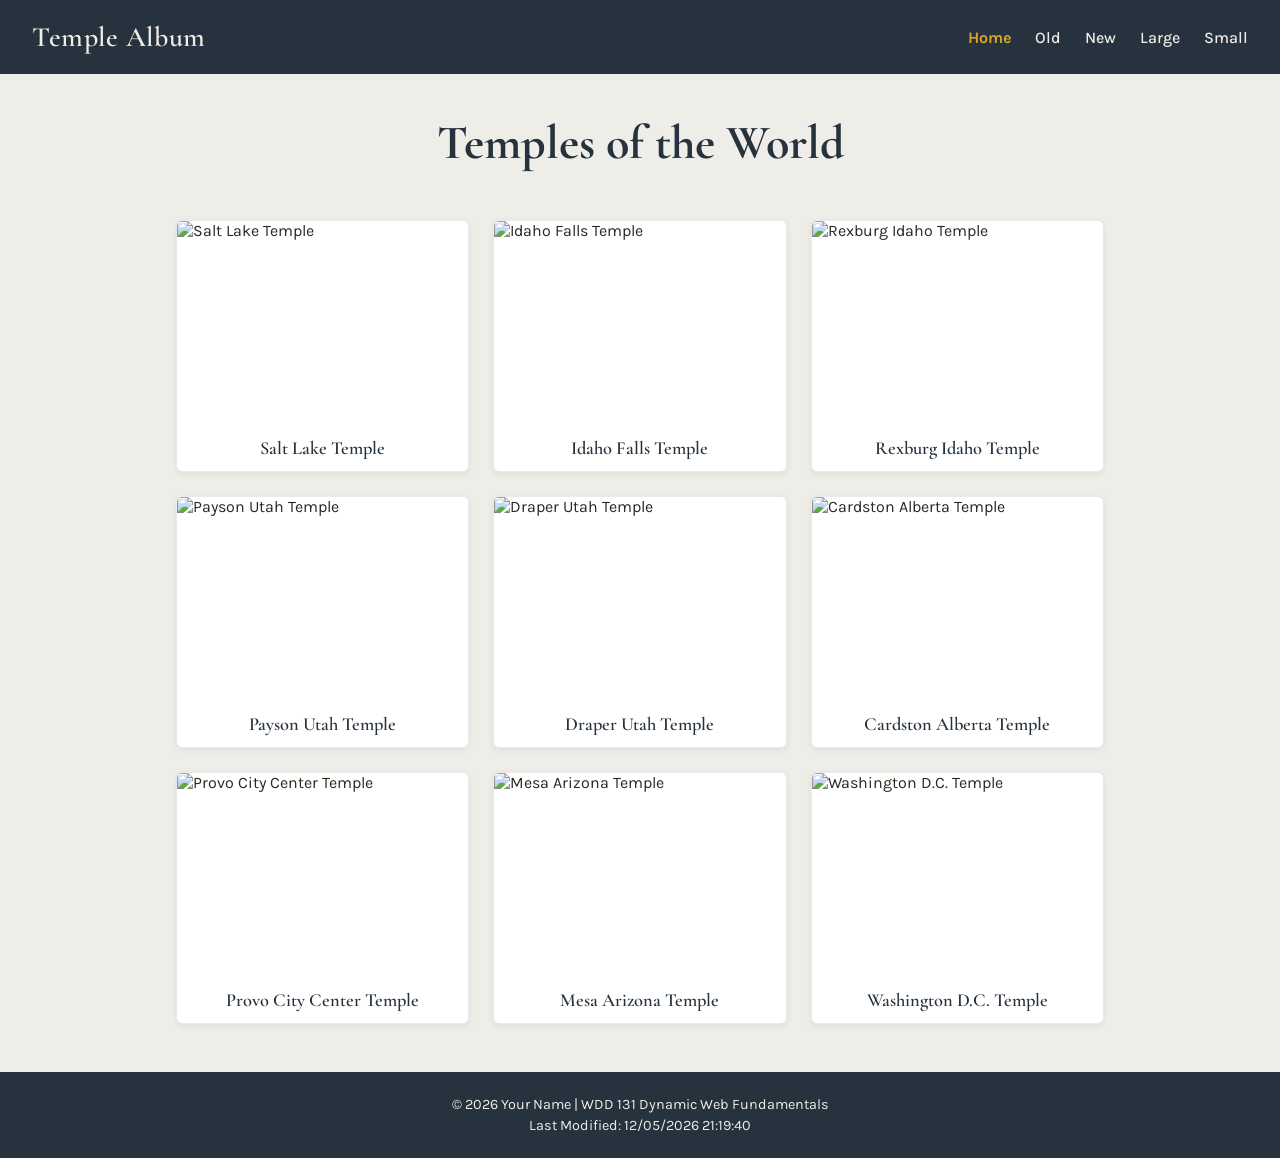
==== temples.html @ 189e863a "Complete W02 assignment: responsive picture album (temples.html)" ====
<!DOCTYPE html>
<html lang="en">
<head>
  <meta charset="UTF-8">
  <meta name="viewport" content="width=device-width, initial-scale=1.0">
  <title>Temple Album | WDD 131</title>
  <meta name="description" content="A responsive photo album showcasing temples, built for WDD 131 Week 02.">
  <meta name="author" content="Your Name">

  <!-- Google Fonts: Cormorant Garamond (display) + Karla (body) -->
  <link rel="preconnect" href="https://fonts.googleapis.com">
  <link rel="preconnect" href="https://fonts.gstatic.com" crossorigin>
  <link href="https://fonts.googleapis.com/css2?family=Cormorant+Garamond:wght@500;600;700&family=Karla:wght@400;500;700&display=swap" rel="stylesheet">

  <!-- Mobile-first CSS, then large-view overrides -->
  <link rel="stylesheet" href="styles/temples.css">
  <link rel="stylesheet" href="styles/temples-large.css">

  <script src="scripts/temples.js" defer></script>
</head>
<body>

  <header>
    <p class="site-name">Temple Album</p>
    <button id="menu-button" aria-label="Open menu" aria-expanded="false">&#9776;</button>
    <nav id="primary-nav">
      <a href="#" title="Home" class="active">Home</a>
      <a href="#" title="Old Temples">Old</a>
      <a href="#" title="New Temples">New</a>
      <a href="#" title="Large View">Large</a>
      <a href="#" title="Small View">Small</a>
    </nav>
  </header>

  <main>
    <h1>Temples of the World</h1>

    <figure>
      <img src="https://picsum.photos/seed/temple1/500/350" alt="Salt Lake Temple" loading="lazy" width="500" height="350">
      <figcaption>Salt Lake Temple</figcaption>
    </figure>

    <figure>
      <img src="https://picsum.photos/seed/temple2/500/350" alt="Idaho Falls Temple" loading="lazy" width="500" height="350">
      <figcaption>Idaho Falls Temple</figcaption>
    </figure>

    <figure>
      <img src="https://picsum.photos/seed/temple3/500/350" alt="Rexburg Idaho Temple" loading="lazy" width="500" height="350">
      <figcaption>Rexburg Idaho Temple</figcaption>
    </figure>

    <figure>
      <img src="https://picsum.photos/seed/temple4/500/350" alt="Payson Utah Temple" loading="lazy" width="500" height="350">
      <figcaption>Payson Utah Temple</figcaption>
    </figure>

    <figure>
      <img src="https://picsum.photos/seed/temple5/500/350" alt="Draper Utah Temple" loading="lazy" width="500" height="350">
      <figcaption>Draper Utah Temple</figcaption>
    </figure>

    <figure>
      <img src="https://picsum.photos/seed/temple6/500/350" alt="Cardston Alberta Temple" loading="lazy" width="500" height="350">
      <figcaption>Cardston Alberta Temple</figcaption>
    </figure>

    <figure>
      <img src="https://picsum.photos/seed/temple7/500/350" alt="Provo City Center Temple" loading="lazy" width="500" height="350">
      <figcaption>Provo City Center Temple</figcaption>
    </figure>

    <figure>
      <img src="https://picsum.photos/seed/temple8/500/350" alt="Mesa Arizona Temple" loading="lazy" width="500" height="350">
      <figcaption>Mesa Arizona Temple</figcaption>
    </figure>

    <figure>
      <img src="https://picsum.photos/seed/temple9/500/350" alt="Washington D.C. Temple" loading="lazy" width="500" height="350">
      <figcaption>Washington D.C. Temple</figcaption>
    </figure>
  </main>

  <footer>
    <p>&copy; <span id="year"></span> Your Name | WDD 131 Dynamic Web Fundamentals</p>
    <p>Last Modified: <span id="lastModified"></span></p>
  </footer>

</body>
</html>
---- styles/temples.css ----
/* ============================
   Design tokens
   ============================ */
:root {
  --color-bg: #EFEDE7;
  --color-surface: #FFFFFF;
  --color-dark: #26323D;
  --color-accent: #D9A62B;
  --color-text: #2B2620;
  --font-display: "Cormorant Garamond", serif;
  --font-body: "Karla", sans-serif;
}

/* ============================
   Reset & base
   ============================ */
* {
  box-sizing: border-box;
}

body {
  margin: 0;
  font-family: var(--font-body);
  color: var(--color-text);
  background-color: var(--color-bg);
}

img {
  max-width: 100%;
  display: block;
}

/* ============================
   Header & Navigation (mobile)
   ============================ */
header {
  background-color: var(--color-dark);
  color: var(--color-bg);
  display: flex;
  align-items: center;
  justify-content: space-between;
  padding: 1rem 1.25rem;
  position: relative;
}

.site-name {
  font-family: var(--font-display);
  font-size: 1.75rem;
  font-weight: 600;
  margin: 0;
  letter-spacing: 0.02em;
}

#menu-button {
  background: none;
  border: 2px solid var(--color-accent);
  color: var(--color-accent);
  font-size: 1.5rem;
  line-height: 1;
  padding: 0.35rem 0.6rem;
  border-radius: 4px;
  cursor: pointer;
}

#menu-button:focus-visible {
  outline: 3px solid var(--color-accent);
  outline-offset: 2px;
}

nav {
  display: none;
  flex-direction: column;
  position: absolute;
  top: 100%;
  left: 0;
  right: 0;
  background-color: var(--color-dark);
  padding: 0.5rem 0;
  z-index: 10;
}

nav.open {
  display: flex;
}

nav a {
  color: var(--color-bg);
  text-decoration: none;
  padding: 0.85rem 1.25rem;
  font-weight: 500;
  border-top: 1px solid rgba(255, 255, 255, 0.08);
  transition: background-color 0.2s ease, color 0.2s ease;
}

nav a:first-child {
  border-top: none;
}

nav a:hover,
nav a:focus-visible {
  background-color: rgba(168, 130, 60, 0.15);
  color: var(--color-accent);
}

nav a.active {
  color: var(--color-accent);
  font-weight: 700;
}

/* ============================
   Main content
   ============================ */
main {
  max-width: 640px;
  margin: 1rem auto;
  padding: 0 1rem 2rem;
  display: grid;
  grid-template-columns: 1fr;
  gap: 1.5rem;
}

main h1 {
  grid-column: 1 / -1;
  font-family: var(--font-display);
  font-size: 2.25rem;
  text-align: center;
  color: var(--color-dark);
  margin: 1.5rem 0;
}

figure {
  margin: 0;
  background-color: var(--color-surface);
  border: 1px solid rgba(38, 50, 61, 0.1);
  border-radius: 6px;
  overflow: hidden;
  box-shadow: 0 2px 6px rgba(38, 50, 61, 0.08);
}

figure img {
  width: 100%;
  height: auto;
}

figcaption {
  font-family: var(--font-display);
  font-size: 1.15rem;
  font-weight: 600;
  text-align: center;
  padding: 0.75rem;
  color: var(--color-dark);
}

/* ============================
   Footer
   ============================ */
footer {
  background-color: var(--color-dark);
  color: var(--color-bg);
  text-align: center;
  padding: 1.25rem 1rem;
  font-size: 0.9rem;
}

footer p {
  margin: 0.25rem 0;
}
---- styles/temples-large.css ----
@media screen and (min-width: 640px) {

  header {
    padding: 1.25rem 2rem;
  }

  #menu-button {
    display: none;
  }

  nav {
    display: flex;
    flex-direction: row;
    position: static;
    background-color: transparent;
    padding: 0;
    gap: 1.5rem;
  }

  nav a {
    border-top: none;
    padding: 0.35rem 0;
  }

  nav a:hover,
  nav a:focus-visible {
    background-color: transparent;
    color: var(--color-accent);
  }

  main {
    max-width: 960px;
    grid-template-columns: repeat(auto-fit, minmax(260px, 1fr));
  }

  main h1 {
    font-size: 3rem;
  }

}
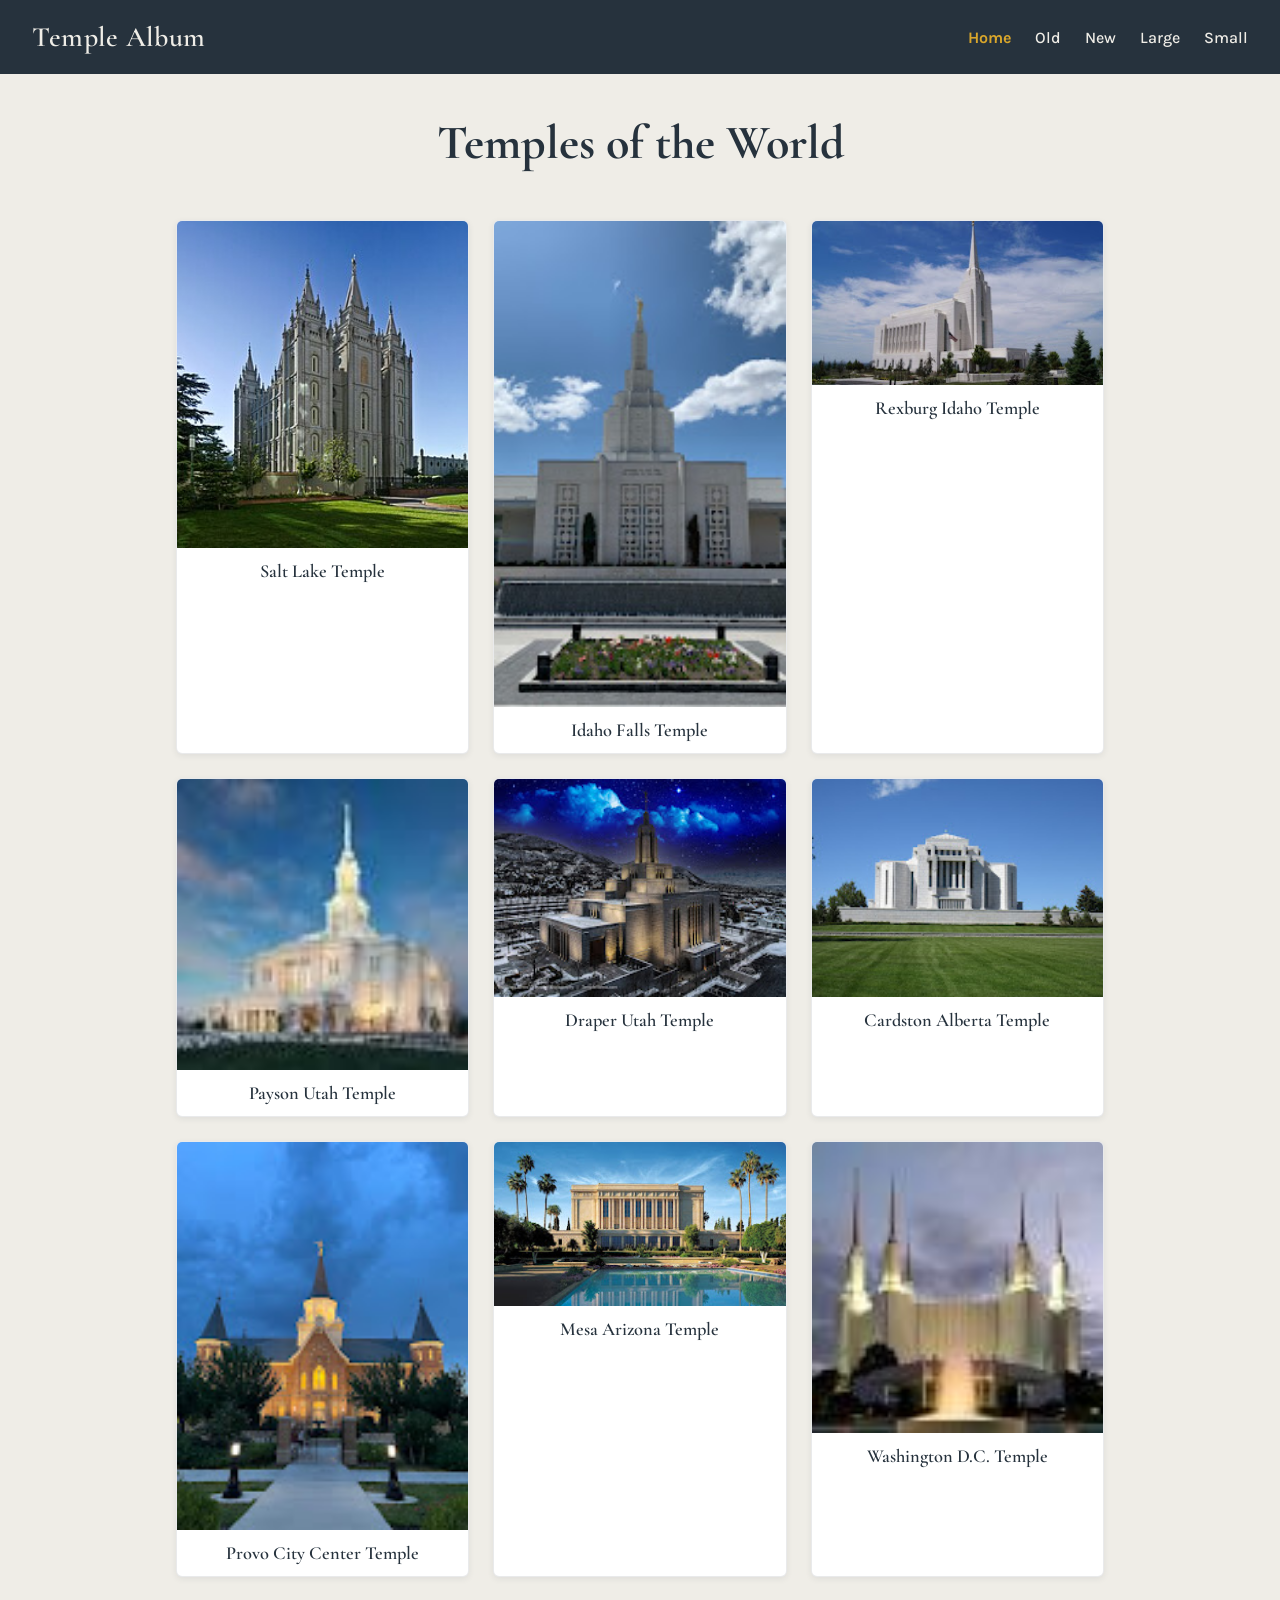
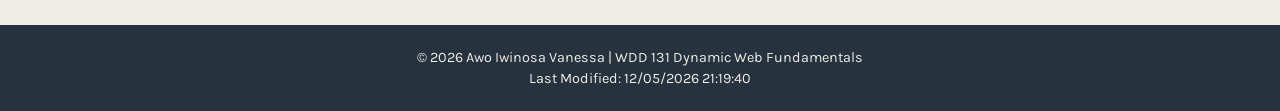
==== commit 86bfff31: "replace placeholder images with optimized local temple photos" ====
--- a/temples.html
+++ b/temples.html
@@ -5,7 +5,7 @@
   <meta name="viewport" content="width=device-width, initial-scale=1.0">
   <title>Temple Album | WDD 131</title>
   <meta name="description" content="A responsive photo album showcasing temples, built for WDD 131 Week 02.">
-  <meta name="author" content="Your Name">
+  <meta name="author" content="Awo Iwinosa Vanessa">
 
   <!-- Google Fonts: Cormorant Garamond (display) + Karla (body) -->
   <link rel="preconnect" href="https://fonts.googleapis.com">
@@ -36,53 +36,53 @@
     <h1>Temples of the World</h1>
 
     <figure>
-      <img src="https://picsum.photos/seed/temple1/500/350" alt="Salt Lake Temple" loading="lazy" width="500" height="350">
+      <img src="images/salt-lake-temple.jpg" alt="Salt Lake Temple" loading="lazy" width="500" height="350">
       <figcaption>Salt Lake Temple</figcaption>
     </figure>
 
     <figure>
-      <img src="https://picsum.photos/seed/temple2/500/350" alt="Idaho Falls Temple" loading="lazy" width="500" height="350">
+      <img src="images/idaho-falls-temple.jpg" alt="Idaho Falls Temple" loading="lazy" width="500" height="350">
       <figcaption>Idaho Falls Temple</figcaption>
     </figure>
 
     <figure>
-      <img src="https://picsum.photos/seed/temple3/500/350" alt="Rexburg Idaho Temple" loading="lazy" width="500" height="350">
+      <img src="images/rexburg-idaho-temple.jpg" alt="Rexburg Idaho Temple" loading="lazy" width="500" height="350">
       <figcaption>Rexburg Idaho Temple</figcaption>
     </figure>
 
     <figure>
-      <img src="https://picsum.photos/seed/temple4/500/350" alt="Payson Utah Temple" loading="lazy" width="500" height="350">
+      <img src="images/payson-utah-temple.jpg" alt="Payson Utah Temple" loading="lazy" width="500" height="350">
       <figcaption>Payson Utah Temple</figcaption>
     </figure>
 
     <figure>
-      <img src="https://picsum.photos/seed/temple5/500/350" alt="Draper Utah Temple" loading="lazy" width="500" height="350">
+      <img src="images/draper-utah-temple.jpg" alt="Draper Utah Temple" loading="lazy" width="500" height="350">
       <figcaption>Draper Utah Temple</figcaption>
     </figure>
 
     <figure>
-      <img src="https://picsum.photos/seed/temple6/500/350" alt="Cardston Alberta Temple" loading="lazy" width="500" height="350">
+      <img src="images/cardston-alberta-temple.jpg" alt="Cardston Alberta Temple" loading="lazy" width="500" height="350">
       <figcaption>Cardston Alberta Temple</figcaption>
     </figure>
 
     <figure>
-      <img src="https://picsum.photos/seed/temple7/500/350" alt="Provo City Center Temple" loading="lazy" width="500" height="350">
+      <img src="images/provo-city-center-temple.jpg" alt="Provo City Center Temple" loading="lazy" width="500" height="350">
       <figcaption>Provo City Center Temple</figcaption>
     </figure>
 
     <figure>
-      <img src="https://picsum.photos/seed/temple8/500/350" alt="Mesa Arizona Temple" loading="lazy" width="500" height="350">
+      <img src="images/mesa-arizona-temple.jpg" alt="Mesa Arizona Temple" loading="lazy" width="500" height="350">
       <figcaption>Mesa Arizona Temple</figcaption>
     </figure>
 
     <figure>
-      <img src="https://picsum.photos/seed/temple9/500/350" alt="Washington D.C. Temple" loading="lazy" width="500" height="350">
+      <img src="images/washington-dc-temple.jpg" alt="Washington D.C. Temple" loading="lazy" width="500" height="350">
       <figcaption>Washington D.C. Temple</figcaption>
     </figure>
   </main>
 
   <footer>
-    <p>&copy; <span id="year"></span> Your Name | WDD 131 Dynamic Web Fundamentals</p>
+    <p>&copy; <span id="year"></span> Awo Iwinosa Vanessa | WDD 131 Dynamic Web Fundamentals</p>
     <p>Last Modified: <span id="lastModified"></span></p>
   </footer>
 
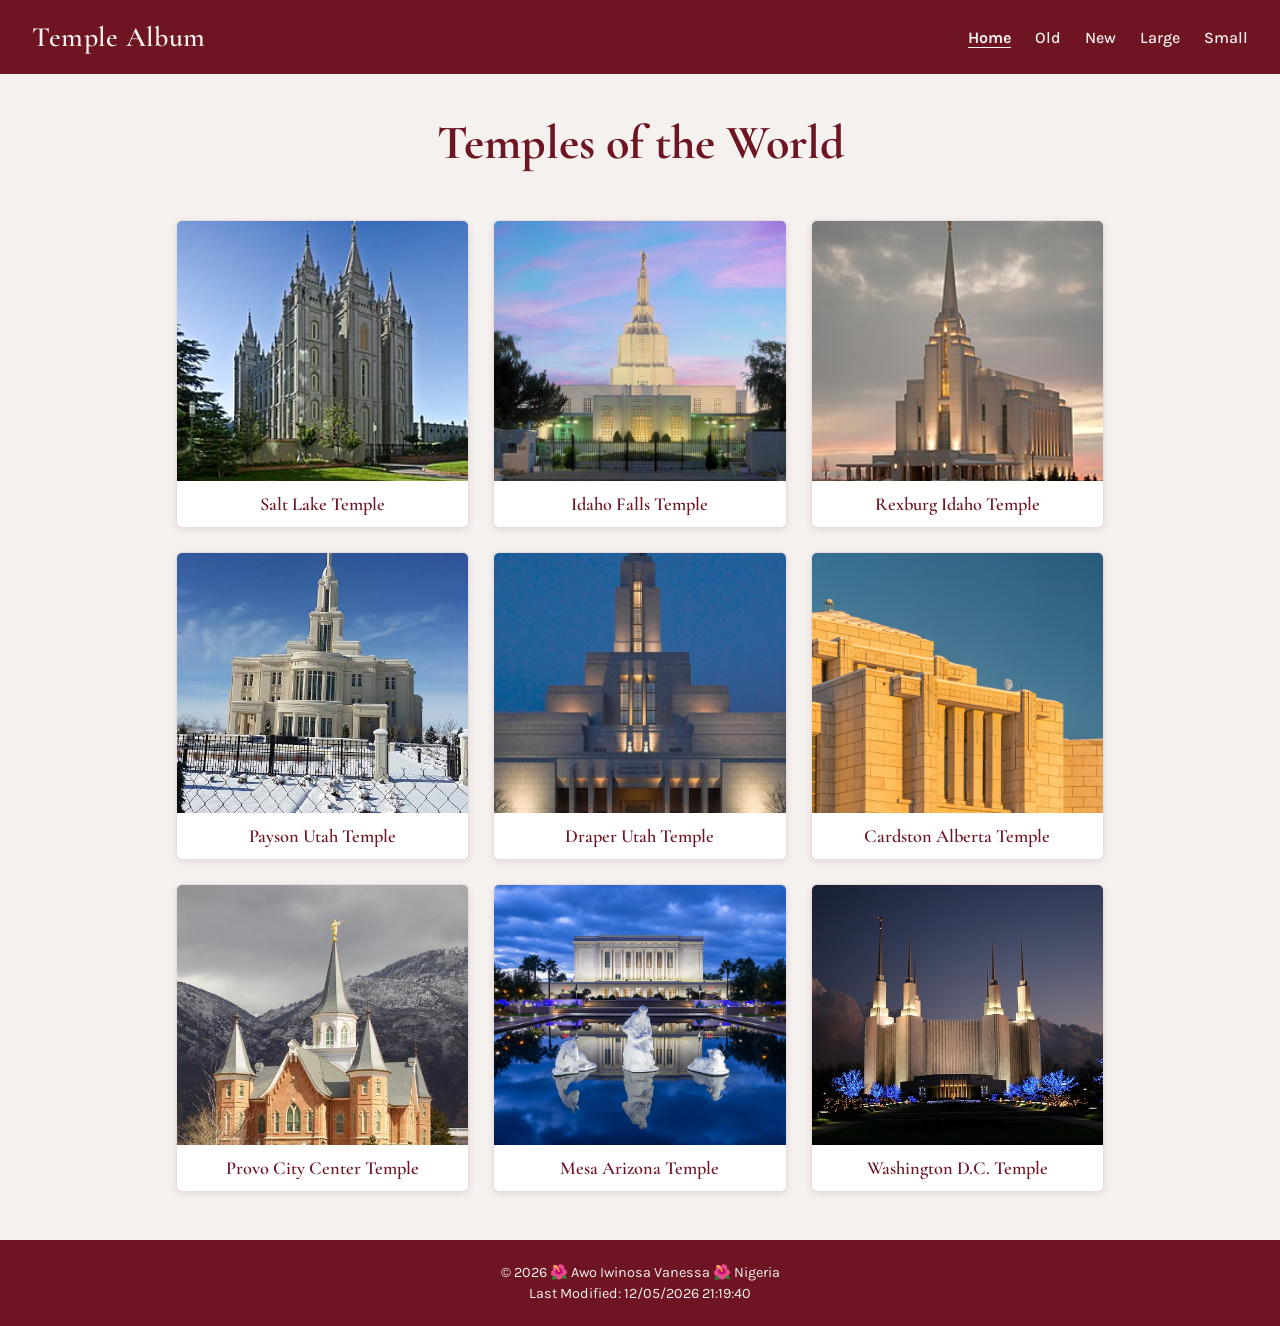
==== commit c1596eba: "Fix inconsistent image sizing with object-fit and colors" ====
--- a/temples.html
+++ b/temples.html
@@ -82,7 +82,7 @@
   </main>
 
   <footer>
-    <p>&copy; <span id="year"></span> Awo Iwinosa Vanessa | WDD 131 Dynamic Web Fundamentals</p>
+    <p>&copy; <span id="year"></span> 🌺 Awo Iwinosa Vanessa 🌺 Nigeria</p>
     <p>Last Modified: <span id="lastModified"></span></p>
   </footer>
 
--- a/styles/temples.css
+++ b/styles/temples.css
@@ -1,12 +1,12 @@
 /* ============================
-   Design tokens
+   Design tokens — burgundy monochrome
    ============================ */
 :root {
-  --color-bg: #EFEDE7;
+  --color-primary: #6E1423;
+  --color-bg: #F5F1EE;
   --color-surface: #FFFFFF;
-  --color-dark: #26323D;
-  --color-accent: #D9A62B;
   --color-text: #2B2620;
+  --color-on-primary: #F5F1EE;
   --font-display: "Cormorant Garamond", serif;
   --font-body: "Karla", sans-serif;
 }
@@ -34,8 +34,8 @@
    Header & Navigation (mobile)
    ============================ */
 header {
-  background-color: var(--color-dark);
-  color: var(--color-bg);
+  background-color: var(--color-primary);
+  color: var(--color-on-primary);
   display: flex;
   align-items: center;
   justify-content: space-between;
@@ -53,8 +53,8 @@
 
 #menu-button {
   background: none;
-  border: 2px solid var(--color-accent);
-  color: var(--color-accent);
+  border: 2px solid var(--color-on-primary);
+  color: var(--color-on-primary);
   font-size: 1.5rem;
   line-height: 1;
   padding: 0.35rem 0.6rem;
@@ -63,7 +63,7 @@
 }
 
 #menu-button:focus-visible {
-  outline: 3px solid var(--color-accent);
+  outline: 3px solid var(--color-on-primary);
   outline-offset: 2px;
 }
 
@@ -74,7 +74,7 @@
   top: 100%;
   left: 0;
   right: 0;
-  background-color: var(--color-dark);
+  background-color: var(--color-primary);
   padding: 0.5rem 0;
   z-index: 10;
 }
@@ -84,12 +84,12 @@
 }
 
 nav a {
-  color: var(--color-bg);
+  color: var(--color-on-primary);
   text-decoration: none;
   padding: 0.85rem 1.25rem;
   font-weight: 500;
-  border-top: 1px solid rgba(255, 255, 255, 0.08);
-  transition: background-color 0.2s ease, color 0.2s ease;
+  border-top: 1px solid rgba(255, 255, 255, 0.15);
+  transition: background-color 0.2s ease;
 }
 
 nav a:first-child {
@@ -98,13 +98,13 @@
 
 nav a:hover,
 nav a:focus-visible {
-  background-color: rgba(168, 130, 60, 0.15);
-  color: var(--color-accent);
+  background-color: rgba(255, 255, 255, 0.15);
 }
 
 nav a.active {
-  color: var(--color-accent);
   font-weight: 700;
+  text-decoration: underline;
+  text-underline-offset: 4px;
 }
 
 /* ============================
@@ -124,22 +124,23 @@
   font-family: var(--font-display);
   font-size: 2.25rem;
   text-align: center;
-  color: var(--color-dark);
+  color: var(--color-primary);
   margin: 1.5rem 0;
 }
 
 figure {
   margin: 0;
   background-color: var(--color-surface);
-  border: 1px solid rgba(38, 50, 61, 0.1);
+  border: 1px solid rgba(110, 20, 35, 0.15);
   border-radius: 6px;
   overflow: hidden;
-  box-shadow: 0 2px 6px rgba(38, 50, 61, 0.08);
+  box-shadow: 0 2px 6px rgba(110, 20, 35, 0.1);
 }
 
 figure img {
   width: 100%;
-  height: auto;
+  height: 220px;
+  object-fit: cover;
 }
 
 figcaption {
@@ -148,15 +149,15 @@
   font-weight: 600;
   text-align: center;
   padding: 0.75rem;
-  color: var(--color-dark);
+  color: var(--color-primary);
 }
 
 /* ============================
    Footer
    ============================ */
 footer {
-  background-color: var(--color-dark);
-  color: var(--color-bg);
+  background-color: var(--color-primary);
+  color: var(--color-on-primary);
   text-align: center;
   padding: 1.25rem 1rem;
   font-size: 0.9rem;
--- a/styles/temples-large.css
+++ b/styles/temples-large.css
@@ -25,7 +25,8 @@
   nav a:hover,
   nav a:focus-visible {
     background-color: transparent;
-    color: var(--color-accent);
+    text-decoration: underline;
+    text-underline-offset: 4px;
   }
 
   main {
@@ -37,4 +38,8 @@
     font-size: 3rem;
   }
 
+  figure img {
+    height: 260px;
+  }
+
 }
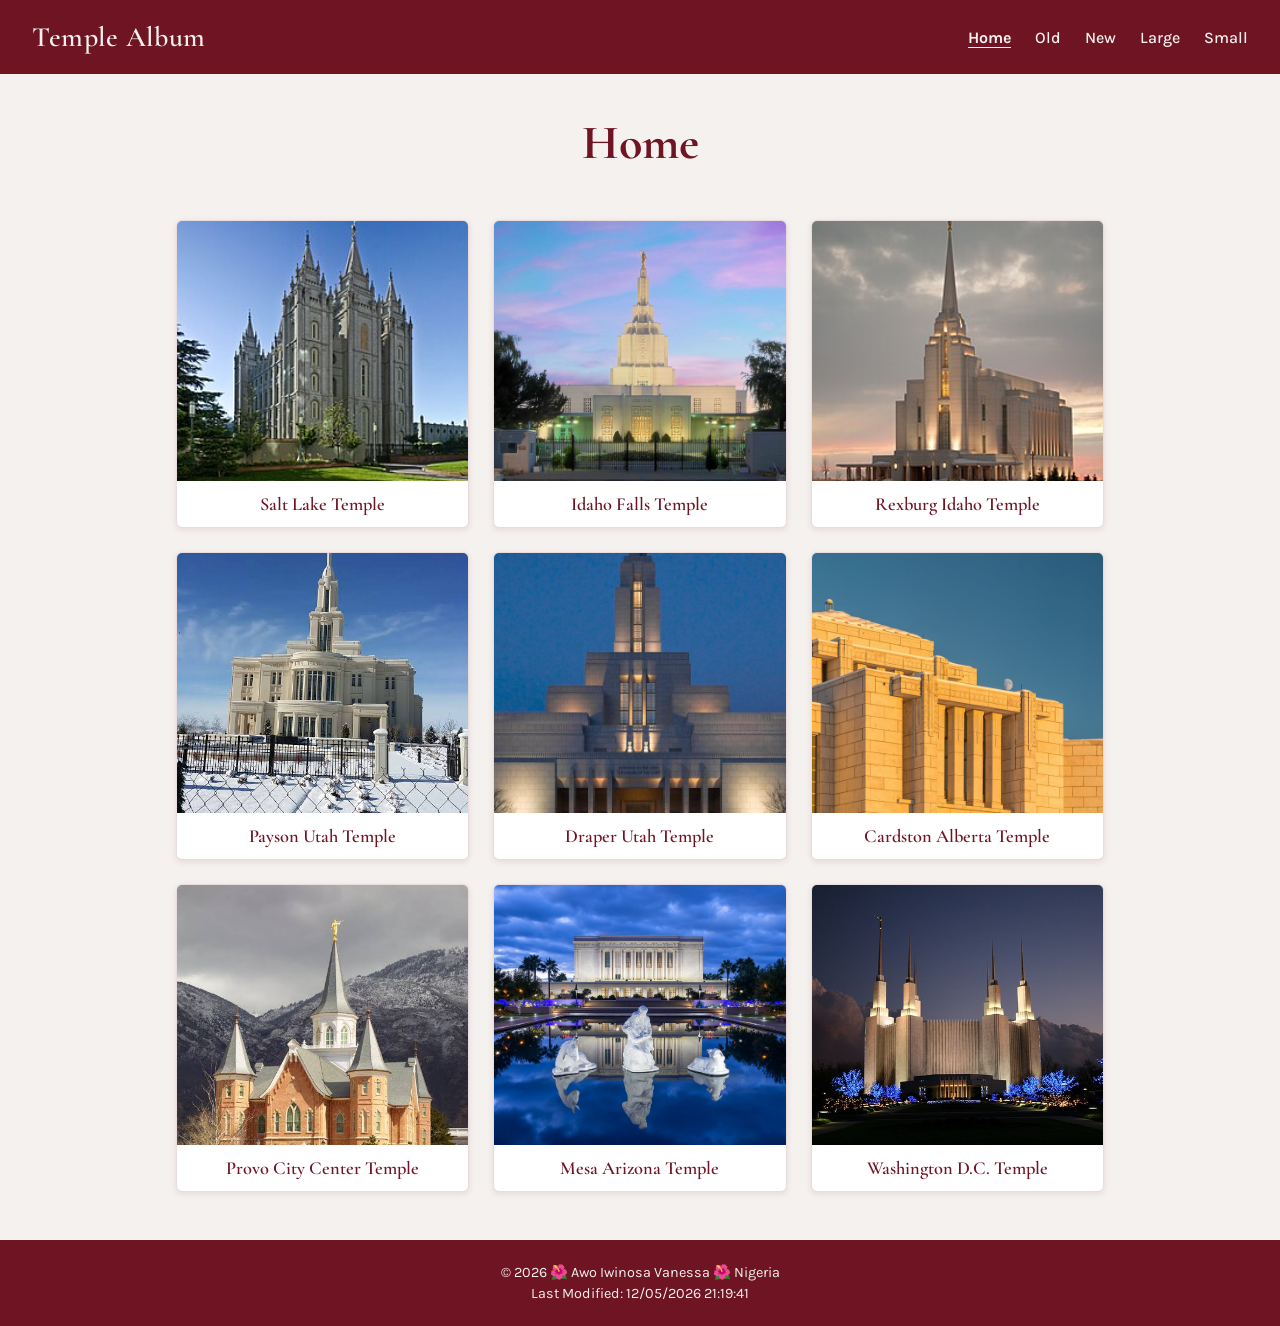
==== commit 172339df: "done" ====
--- a/temples.html
+++ b/temples.html
@@ -33,7 +33,7 @@
   </header>
 
   <main>
-    <h1>Temples of the World</h1>
+    <h1>Home</h1>
 
     <figure>
       <img src="images/salt-lake-temple.jpg" alt="Salt Lake Temple" loading="lazy" width="500" height="350">
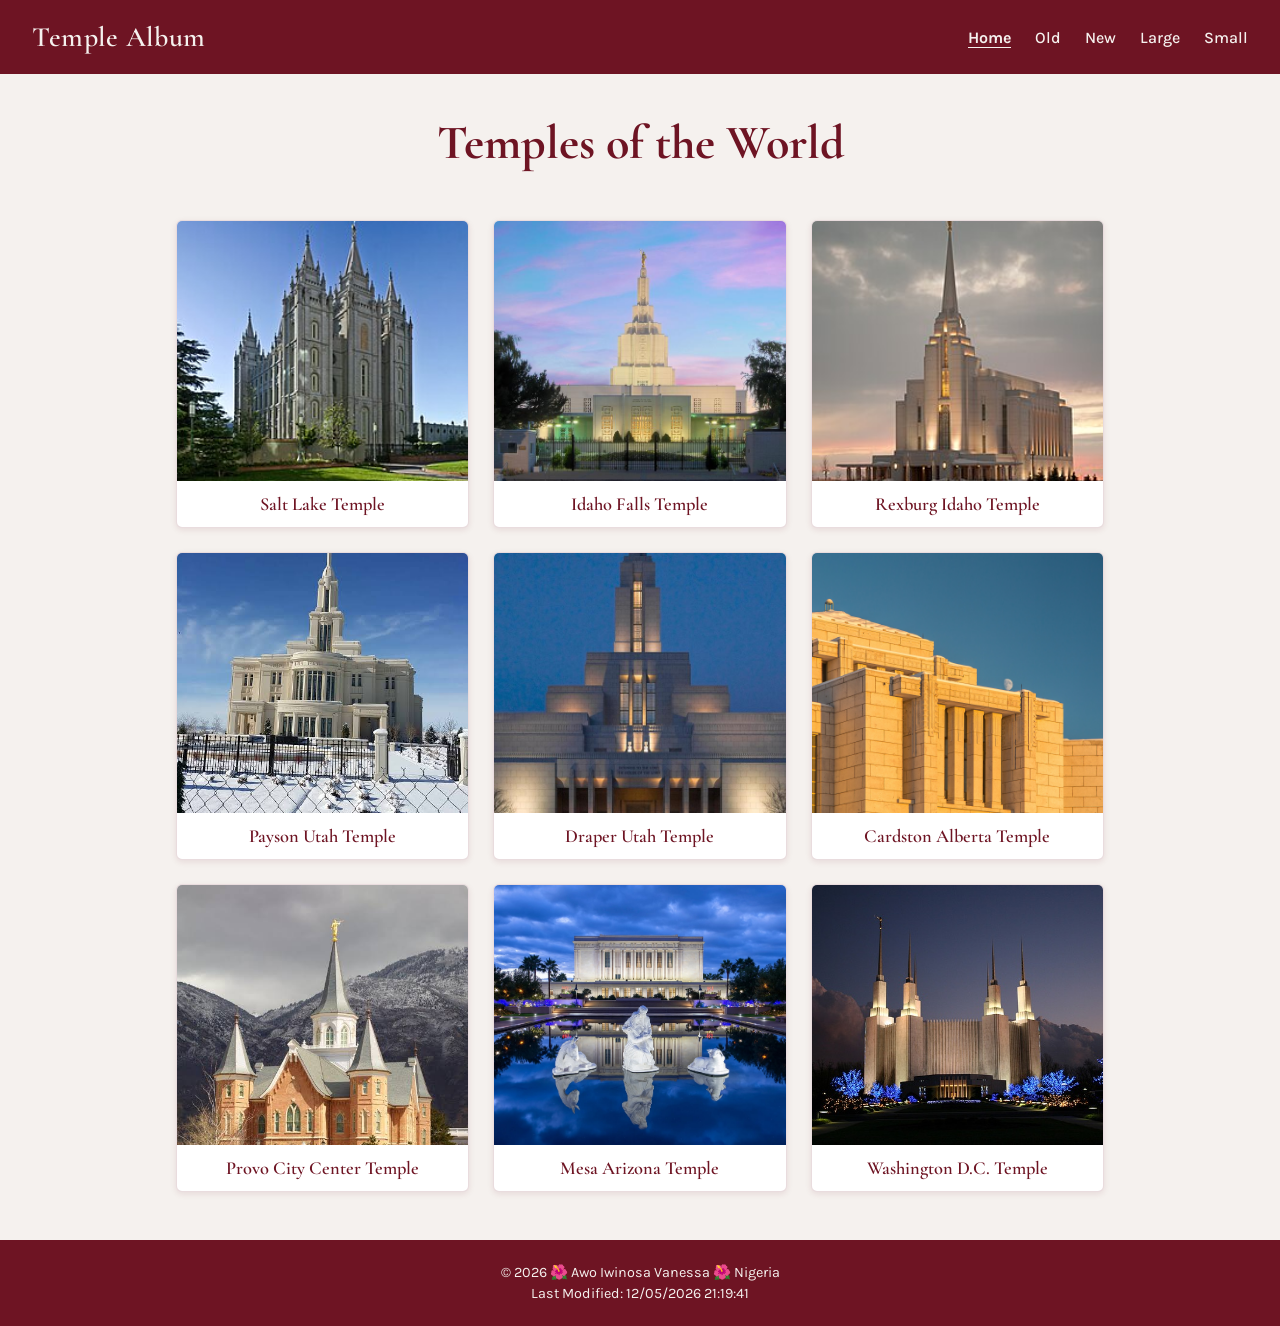
==== commit 1eb05458: "Finalize footer and confirm local image paths" ====
--- a/temples.html
+++ b/temples.html
@@ -33,7 +33,7 @@
   </header>
 
   <main>
-    <h1>Home</h1>
+    <h1>Temples of the World</h1>
 
     <figure>
       <img src="images/salt-lake-temple.jpg" alt="Salt Lake Temple" loading="lazy" width="500" height="350">
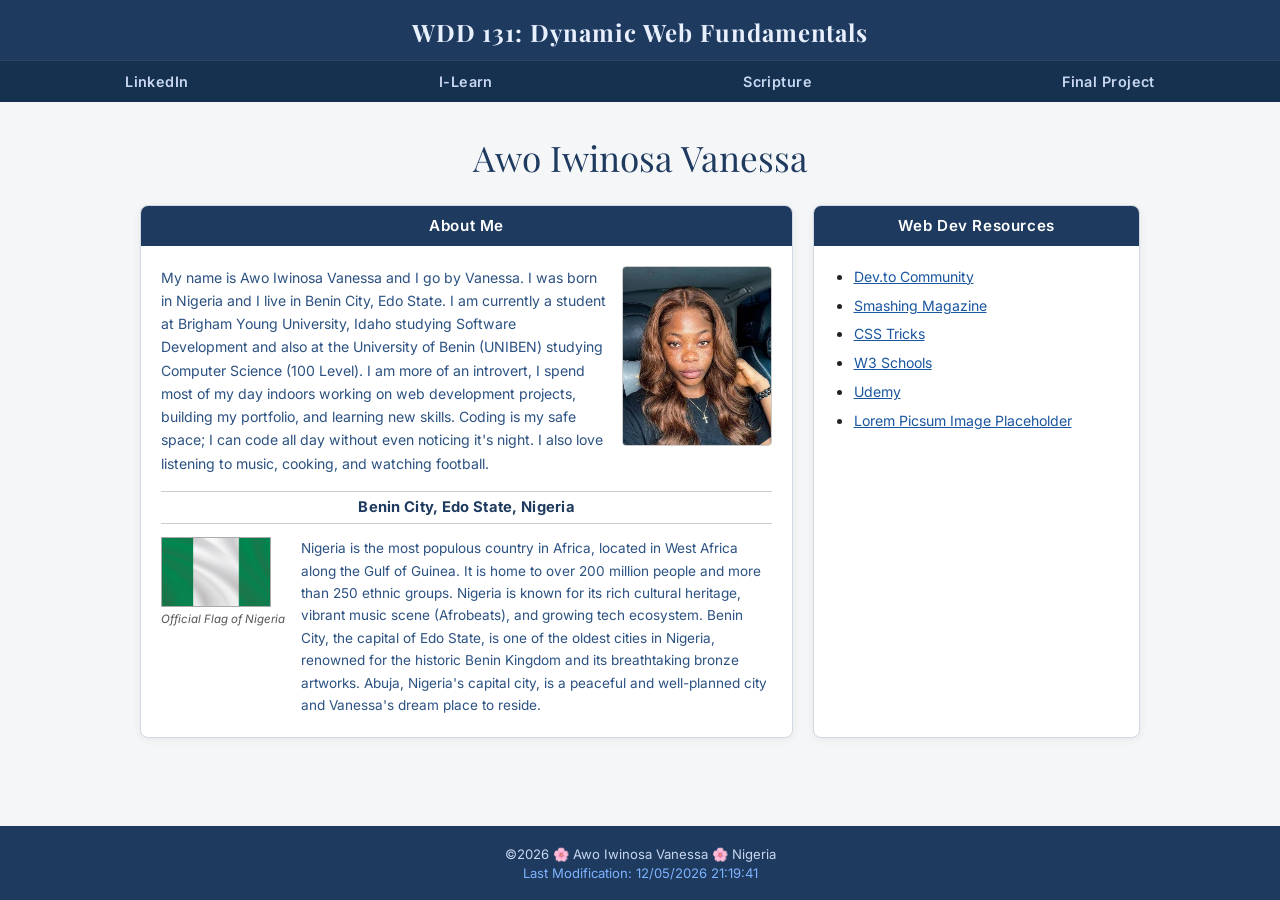
==== commit f39be497: "Finalize footer and confirm local image paths" ====
--- a/temples.html
+++ b/temples.html
@@ -1,90 +1,96 @@
+
 <!DOCTYPE html>
 <html lang="en">
+
 <head>
   <meta charset="UTF-8">
   <meta name="viewport" content="width=device-width, initial-scale=1.0">
-  <title>Temple Album | WDD 131</title>
-  <meta name="description" content="A responsive photo album showcasing temples, built for WDD 131 Week 02.">
+  <title>WDD 131 | Dynamic Web Fundamentals | Awo Iwinosa Vanessa</title>
+  <meta name="description" content="WDD 131 | Dynamic Web Fundamentals | Awo Iwinosa Vanessa | Web dev, software engineering, computer science.">
   <meta name="author" content="Awo Iwinosa Vanessa">
-
-  <!-- Google Fonts: Cormorant Garamond (display) + Karla (body) -->
   <link rel="preconnect" href="https://fonts.googleapis.com">
   <link rel="preconnect" href="https://fonts.gstatic.com" crossorigin>
-  <link href="https://fonts.googleapis.com/css2?family=Cormorant+Garamond:wght@500;600;700&family=Karla:wght@400;500;700&display=swap" rel="stylesheet">
-
-  <!-- Mobile-first CSS, then large-view overrides -->
-  <link rel="stylesheet" href="styles/temples.css">
-  <link rel="stylesheet" href="styles/temples-large.css">
-
-  <script src="scripts/temples.js" defer></script>
+  <link href="https://fonts.googleapis.com/css2?family=Playfair+Display:wght@400;700&family=Inter:wght@300;400;600&display=swap" rel="stylesheet">
+  <link rel="stylesheet" href="styles/base.css">
+  <script src="scripts/getdates.js" defer></script>
 </head>
 <body>
 
+  <!-- Header -->
   <header>
-    <p class="site-name">Temple Album</p>
-    <button id="menu-button" aria-label="Open menu" aria-expanded="false">&#9776;</button>
-    <nav id="primary-nav">
-      <a href="#" title="Home" class="active">Home</a>
-      <a href="#" title="Old Temples">Old</a>
-      <a href="#" title="New Temples">New</a>
-      <a href="#" title="Large View">Large</a>
-      <a href="#" title="Small View">Small</a>
+    <span id="course-title">WDD 131: Dynamic Web Fundamentals</span>
+    <nav>
+      <a href="https://www.linkedin.com/in/vanessa-awo" target="_blank">LinkedIn</a>
+      <a href="https://byupw.instructure.com/" target="_blank">I-Learn</a>
+      <a href="https://www.churchofjesuschrist.org/study/scriptures/ot/ps/46?lang=eng&id=p5#p5" target="_blank">Scripture</a>
+      <a href="finalproject/index.html">Final Project</a>
     </nav>
   </header>
 
+  <!-- Main -->
   <main>
-    <h1>Temples of the World</h1>
+    <h1>Awo Iwinosa Vanessa</h1>
 
-    <figure>
-      <img src="images/salt-lake-temple.jpg" alt="Salt Lake Temple" loading="lazy" width="500" height="350">
-      <figcaption>Salt Lake Temple</figcaption>
-    </figure>
+    <div class="cards-grid">
 
-    <figure>
-      <img src="images/idaho-falls-temple.jpg" alt="Idaho Falls Temple" loading="lazy" width="500" height="350">
-      <figcaption>Idaho Falls Temple</figcaption>
-    </figure>
+      <section class="card">
+        <div class="card-header">About Me</div>
+        <div class="card-body">
 
-    <figure>
-      <img src="images/rexburg-idaho-temple.jpg" alt="Rexburg Idaho Temple" loading="lazy" width="500" height="350">
-      <figcaption>Rexburg Idaho Temple</figcaption>
-    </figure>
+          <div class="about-top">
+            <p>
+              My name is Awo Iwinosa Vanessa and I go by Vanessa. I was born in Nigeria and I live in Benin City, Edo State. I am currently a student at Brigham Young University, Idaho studying Software Development and also at the University of Benin (UNIBEN) studying Computer Science (100 Level). I am more of an introvert, I spend most of my day indoors working on web development projects, building my portfolio, and learning new skills. Coding is my safe space; I can code all day without even noticing it's night. I also love listening to music, cooking, and watching football.
+            </p>
+            <img
+              src="images/myprofilepic.jpg"
+              alt="Portrait of Awo Iwinosa Vanessa"
+              class="profile-pic"
+            >
+          </div>
 
-    <figure>
-      <img src="images/payson-utah-temple.jpg" alt="Payson Utah Temple" loading="lazy" width="500" height="350">
-      <figcaption>Payson Utah Temple</figcaption>
-    </figure>
+          <p class="location-title">Benin City, Edo State, Nigeria</p>
 
-    <figure>
-      <img src="images/draper-utah-temple.jpg" alt="Draper Utah Temple" loading="lazy" width="500" height="350">
-      <figcaption>Draper Utah Temple</figcaption>
-    </figure>
+          <div class="location-content">
+            <figure class="flag-figure">
+              <img
+                src="images/nigeriaflag.jpg"
+                alt="Official Flag of Nigeria"
+                class="flag-img"
+              >
+              <figcaption>Official Flag of Nigeria</figcaption>
+            </figure>
+            <p class="location-text">
+              Nigeria is the most populous country in Africa, located in West Africa along the Gulf of Guinea. It is home to over 200 million people and more than 250 ethnic groups. Nigeria is known for its rich cultural heritage, vibrant music scene (Afrobeats), and growing tech ecosystem. Benin City, the capital of Edo State, is one of the oldest cities in Nigeria, renowned for the historic Benin Kingdom and its breathtaking bronze artworks. Abuja, Nigeria's capital city, is a peaceful and well-planned city and Vanessa's dream place to reside.
+            </p>
+          </div>
 
-    <figure>
-      <img src="images/cardston-alberta-temple.jpg" alt="Cardston Alberta Temple" loading="lazy" width="500" height="350">
-      <figcaption>Cardston Alberta Temple</figcaption>
-    </figure>
+        </div>
+      </section>
 
-    <figure>
-      <img src="images/provo-city-center-temple.jpg" alt="Provo City Center Temple" loading="lazy" width="500" height="350">
-      <figcaption>Provo City Center Temple</figcaption>
-    </figure>
+      <section class="card">
+        <div class="card-header">Web Dev Resources</div>
+        <div class="card-body">
+          <ul class="resources-list">
+            <li><a href="https://dev.to" target="_blank">Dev.to Community</a></li>
+            <li><a href="https://www.smashingmagazine.com" target="_blank">Smashing Magazine</a></li>
+            <li><a href="https://css-tricks.com" target="_blank">CSS Tricks</a></li>
+            <li><a href="https://www.w3schools.com" target="_blank">W3 Schools</a></li>
+            <li><a href="https://www.udemy.com" target="_blank">Udemy</a></li>
+            <li><a href="https://picsum.photos" target="_blank">Lorem Picsum Image Placeholder</a></li>
+          </ul>
+        </div>
+      </section>
 
-    <figure>
-      <img src="images/mesa-arizona-temple.jpg" alt="Mesa Arizona Temple" loading="lazy" width="500" height="350">
-      <figcaption>Mesa Arizona Temple</figcaption>
-    </figure>
-
-    <figure>
-      <img src="images/washington-dc-temple.jpg" alt="Washington D.C. Temple" loading="lazy" width="500" height="350">
-      <figcaption>Washington D.C. Temple</figcaption>
-    </figure>
+    </div>
   </main>
 
+  <!-- Footer -->
   <footer>
-    <p>&copy; <span id="year"></span> 🌺 Awo Iwinosa Vanessa 🌺 Nigeria</p>
-    <p>Last Modified: <span id="lastModified"></span></p>
+    <p>
+      &copy;<span id="currentyear"></span> 🌸 Awo Iwinosa Vanessa 🌸 Nigeria
+    </p>
+    <p id="lastModified"></p>
   </footer>
 
 </body>
-</html>+</html>
--- a/styles/base.css
+++ b/styles/base.css
@@ -0,0 +1,211 @@
+/* ── Reset & Base ── */
+*, *::before, *::after {
+  box-sizing: border-box;
+  margin: 0;
+  padding: 0;
+}
+
+body {
+  font-family: 'Inter', sans-serif;
+  font-size: 16px;
+  color: #222;
+  background-color: #f4f6f8;
+  min-height: 100vh;
+  display: flex;
+  flex-direction: column;
+}
+
+/* ── Header ── */
+header {
+  background-color: #1e3a5f;
+  color: #fff;
+  padding: 0;
+}
+
+#course-title {
+  display: block;
+  text-align: center;
+  font-family: 'Playfair Display', serif;
+  font-size: 1.5rem;
+  font-weight: 700;
+  letter-spacing: 0.04em;
+  padding: 1rem 1.5rem 0.75rem;
+  color: #e8f0fe;
+}
+
+/* ── Navigation ── */
+nav {
+  display: flex;
+  justify-content: space-around;
+  background-color: #16304f;
+  border-top: 1px solid rgba(255,255,255,0.1);
+}
+
+nav a {
+  color: #c8d8f0;
+  text-decoration: none;
+  font-size: 0.9rem;
+  font-weight: 600;
+  letter-spacing: 0.03em;
+  padding: 0.75rem 1.5rem;
+  transition: background-color 0.2s ease, color 0.2s ease;
+}
+
+nav a:hover {
+  background-color: #0f2440;
+  color: #ffffff;
+}
+
+/* ── Main ── */
+main {
+  max-width: 1000px;
+  width: 90%;
+  margin: 2rem auto;
+  flex: 1;
+}
+
+main h1 {
+  font-family: 'Playfair Display', serif;
+  font-size: 2.2rem;
+  font-weight: 400;
+  text-align: center;
+  color: #1e3a5f;
+  margin-bottom: 1.5rem;
+}
+
+/* ── Cards Grid ── */
+.cards-grid {
+  display: grid;
+  grid-template-columns: 2fr 1fr;
+  gap: 1.25rem;
+}
+
+.card {
+  background: #fff;
+  border: 1px solid #d0d8e4;
+  border-radius: 8px;
+  overflow: hidden;
+  box-shadow: 0 2px 8px rgba(0,0,0,0.06);
+}
+
+.card-header {
+  background-color: #1e3a5f;
+  color: #fff;
+  text-align: center;
+  font-family: 'Inter', sans-serif;
+  font-weight: 600;
+  font-size: 0.95rem;
+  letter-spacing: 0.04em;
+  padding: 0.65rem 1rem;
+}
+
+.card-body {
+  padding: 1.25rem;
+}
+
+/* ── About Me Card ── */
+.about-top {
+  display: flex;
+  gap: 1rem;
+  align-items: flex-start;
+  margin-bottom: 1rem;
+}
+
+.about-top p {
+  font-size: 0.88rem;
+  line-height: 1.65;
+  color: #2c5282;
+}
+
+.profile-pic {
+  width: 150px;
+  height: 180px;
+  object-fit: cover;
+  object-position: top;
+  flex-shrink: 0;
+  border-radius: 4px;
+  border: 1px solid #ccc;
+}
+
+/* ── Location Section ── */
+.location-title {
+  text-align: center;
+  font-weight: 700;
+  font-size: 0.92rem;
+  color: #1e3a5f;
+  border-top: 1px solid #ccc;
+  border-bottom: 1px solid #ccc;
+  padding: 0.4rem 0;
+  margin: 0.5rem 0 0.85rem;
+  letter-spacing: 0.02em;
+}
+
+.location-content {
+  display: flex;
+  gap: 1rem;
+  align-items: flex-start;
+}
+
+.flag-figure {
+  flex-shrink: 0;
+  text-align: center;
+}
+
+.flag-img {
+  width: 110px;
+  height: 70px;
+  object-fit: cover;
+  border: 1px solid #aaa;
+  display: block;
+}
+
+.flag-figure figcaption {
+  font-size: 0.72rem;
+  font-style: italic;
+  color: #555;
+  margin-top: 0.3rem;
+  text-align: center;
+}
+
+.location-text {
+  font-size: 0.85rem;
+  line-height: 1.65;
+  color: #2c5282;
+}
+
+/* ── Resources Card ── */
+.resources-list {
+  list-style: disc;
+  padding-left: 1.2rem;
+}
+
+.resources-list li {
+  margin-bottom: 0.55rem;
+}
+
+.resources-list a {
+  color: #1a56a0;
+  text-decoration: underline;
+  font-size: 0.88rem;
+}
+
+.resources-list a:hover {
+  color: #0d3b78;
+}
+
+/* ── Footer ── */
+footer {
+  background-color: #1e3a5f;
+  color: #c8d8f0;
+  text-align: center;
+  padding: 1rem 1.5rem;
+  font-size: 0.82rem;
+}
+
+footer p {
+  margin: 0.2rem 0;
+}
+
+#lastModified {
+  color: #7eb3ff;
+}
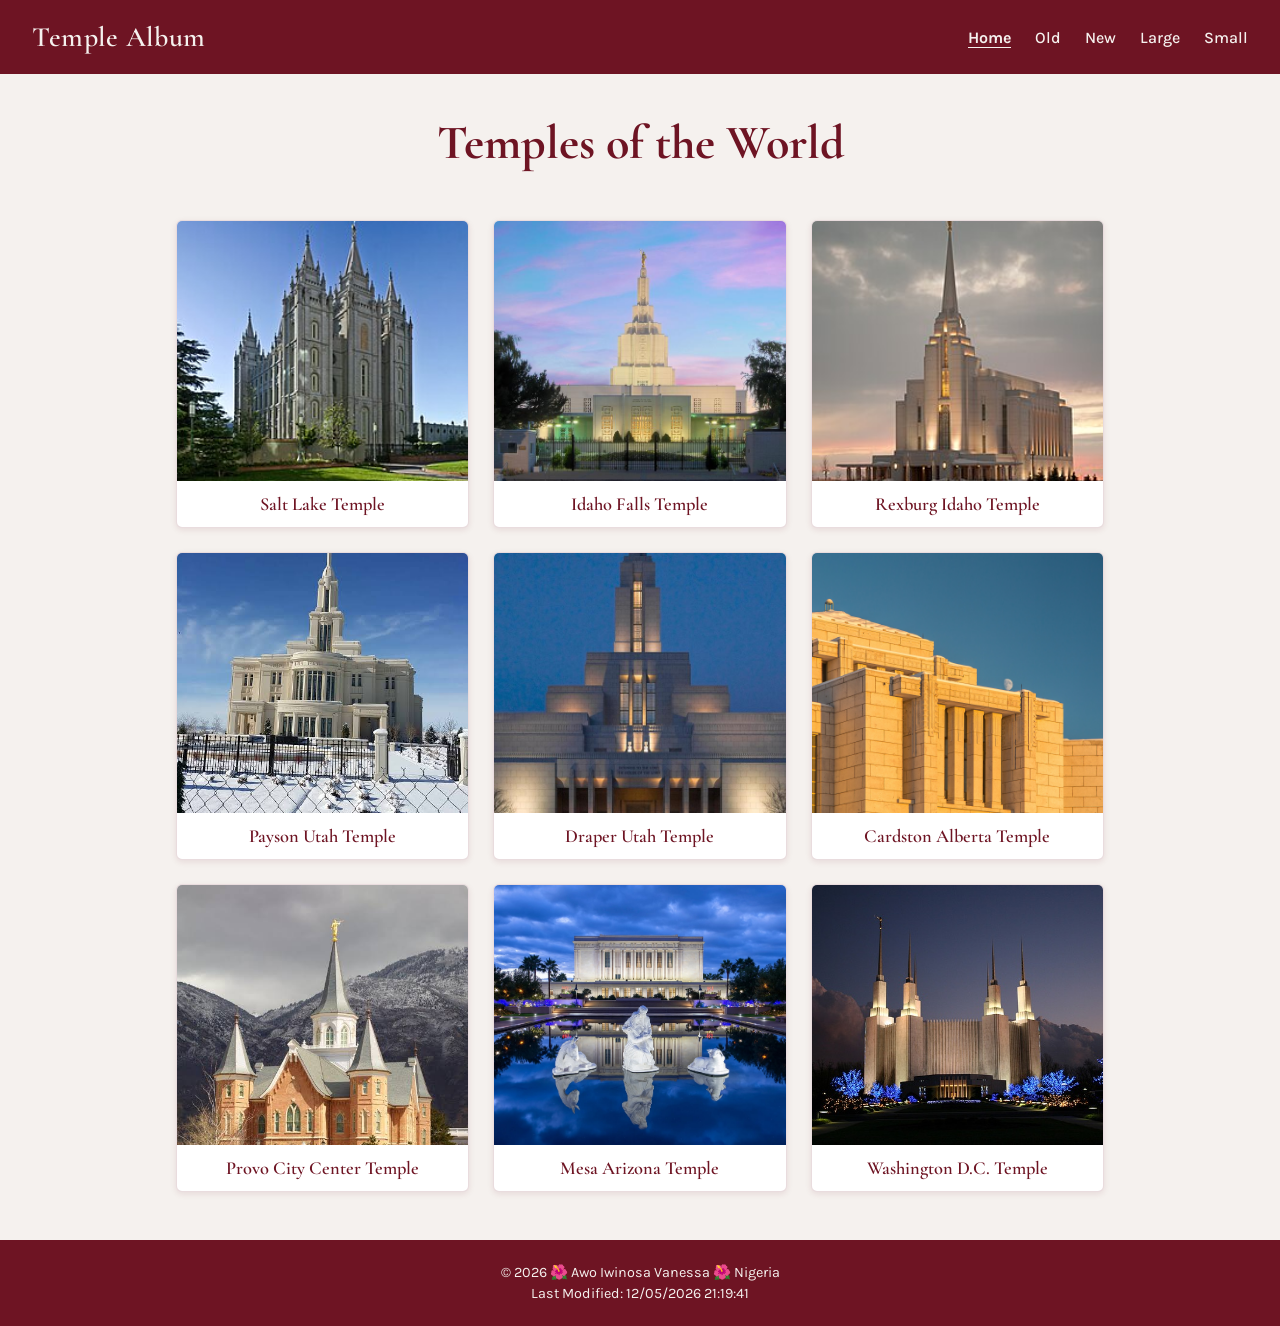
==== commit 6282ac4a: "Retry deployment after GitHub Pages service issue" ====
--- a/temples.html
+++ b/temples.html
@@ -1,96 +1,90 @@
-
 <!DOCTYPE html>
 <html lang="en">
-
 <head>
   <meta charset="UTF-8">
   <meta name="viewport" content="width=device-width, initial-scale=1.0">
-  <title>WDD 131 | Dynamic Web Fundamentals | Awo Iwinosa Vanessa</title>
-  <meta name="description" content="WDD 131 | Dynamic Web Fundamentals | Awo Iwinosa Vanessa | Web dev, software engineering, computer science.">
+  <title>Temple Album | WDD 131</title>
+  <meta name="description" content="A responsive photo album showcasing temples, built for WDD 131 Week 02.">
   <meta name="author" content="Awo Iwinosa Vanessa">
+
+  <!-- Google Fonts: Cormorant Garamond (display) + Karla (body) -->
   <link rel="preconnect" href="https://fonts.googleapis.com">
   <link rel="preconnect" href="https://fonts.gstatic.com" crossorigin>
-  <link href="https://fonts.googleapis.com/css2?family=Playfair+Display:wght@400;700&family=Inter:wght@300;400;600&display=swap" rel="stylesheet">
-  <link rel="stylesheet" href="styles/base.css">
-  <script src="scripts/getdates.js" defer></script>
+  <link href="https://fonts.googleapis.com/css2?family=Cormorant+Garamond:wght@500;600;700&family=Karla:wght@400;500;700&display=swap" rel="stylesheet">
+
+  <!-- Mobile-first CSS, then large-view overrides -->
+  <link rel="stylesheet" href="styles/temples.css">
+  <link rel="stylesheet" href="styles/temples-large.css">
+
+  <script src="scripts/temples.js" defer></script>
 </head>
 <body>
 
-  <!-- Header -->
   <header>
-    <span id="course-title">WDD 131: Dynamic Web Fundamentals</span>
-    <nav>
-      <a href="https://www.linkedin.com/in/vanessa-awo" target="_blank">LinkedIn</a>
-      <a href="https://byupw.instructure.com/" target="_blank">I-Learn</a>
-      <a href="https://www.churchofjesuschrist.org/study/scriptures/ot/ps/46?lang=eng&id=p5#p5" target="_blank">Scripture</a>
-      <a href="finalproject/index.html">Final Project</a>
+    <p class="site-name">Temple Album</p>
+    <button id="menu-button" aria-label="Open menu" aria-expanded="false">&#9776;</button>
+    <nav id="primary-nav">
+      <a href="#" title="Home" class="active">Home</a>
+      <a href="#" title="Old Temples">Old</a>
+      <a href="#" title="New Temples">New</a>
+      <a href="#" title="Large View">Large</a>
+      <a href="#" title="Small View">Small</a>
     </nav>
   </header>
 
-  <!-- Main -->
   <main>
-    <h1>Awo Iwinosa Vanessa</h1>
+    <h1>Temples of the World</h1>
 
-    <div class="cards-grid">
+    <figure>
+      <img src="images/salt-lake-temple.jpg" alt="Salt Lake Temple" loading="lazy" width="500" height="350">
+      <figcaption>Salt Lake Temple</figcaption>
+    </figure>
 
-      <section class="card">
-        <div class="card-header">About Me</div>
-        <div class="card-body">
+    <figure>
+      <img src="images/idaho-falls-temple.jpg" alt="Idaho Falls Temple" loading="lazy" width="500" height="350">
+      <figcaption>Idaho Falls Temple</figcaption>
+    </figure>
 
-          <div class="about-top">
-            <p>
-              My name is Awo Iwinosa Vanessa and I go by Vanessa. I was born in Nigeria and I live in Benin City, Edo State. I am currently a student at Brigham Young University, Idaho studying Software Development and also at the University of Benin (UNIBEN) studying Computer Science (100 Level). I am more of an introvert, I spend most of my day indoors working on web development projects, building my portfolio, and learning new skills. Coding is my safe space; I can code all day without even noticing it's night. I also love listening to music, cooking, and watching football.
-            </p>
-            <img
-              src="images/myprofilepic.jpg"
-              alt="Portrait of Awo Iwinosa Vanessa"
-              class="profile-pic"
-            >
-          </div>
+    <figure>
+      <img src="images/rexburg-idaho-temple.jpg" alt="Rexburg Idaho Temple" loading="lazy" width="500" height="350">
+      <figcaption>Rexburg Idaho Temple</figcaption>
+    </figure>
 
-          <p class="location-title">Benin City, Edo State, Nigeria</p>
+    <figure>
+      <img src="images/payson-utah-temple.jpg" alt="Payson Utah Temple" loading="lazy" width="500" height="350">
+      <figcaption>Payson Utah Temple</figcaption>
+    </figure>
 
-          <div class="location-content">
-            <figure class="flag-figure">
-              <img
-                src="images/nigeriaflag.jpg"
-                alt="Official Flag of Nigeria"
-                class="flag-img"
-              >
-              <figcaption>Official Flag of Nigeria</figcaption>
-            </figure>
-            <p class="location-text">
-              Nigeria is the most populous country in Africa, located in West Africa along the Gulf of Guinea. It is home to over 200 million people and more than 250 ethnic groups. Nigeria is known for its rich cultural heritage, vibrant music scene (Afrobeats), and growing tech ecosystem. Benin City, the capital of Edo State, is one of the oldest cities in Nigeria, renowned for the historic Benin Kingdom and its breathtaking bronze artworks. Abuja, Nigeria's capital city, is a peaceful and well-planned city and Vanessa's dream place to reside.
-            </p>
-          </div>
+    <figure>
+      <img src="images/draper-utah-temple.jpg" alt="Draper Utah Temple" loading="lazy" width="500" height="350">
+      <figcaption>Draper Utah Temple</figcaption>
+    </figure>
 
-        </div>
-      </section>
+    <figure>
+      <img src="images/cardston-alberta-temple.jpg" alt="Cardston Alberta Temple" loading="lazy" width="500" height="350">
+      <figcaption>Cardston Alberta Temple</figcaption>
+    </figure>
 
-      <section class="card">
-        <div class="card-header">Web Dev Resources</div>
-        <div class="card-body">
-          <ul class="resources-list">
-            <li><a href="https://dev.to" target="_blank">Dev.to Community</a></li>
-            <li><a href="https://www.smashingmagazine.com" target="_blank">Smashing Magazine</a></li>
-            <li><a href="https://css-tricks.com" target="_blank">CSS Tricks</a></li>
-            <li><a href="https://www.w3schools.com" target="_blank">W3 Schools</a></li>
-            <li><a href="https://www.udemy.com" target="_blank">Udemy</a></li>
-            <li><a href="https://picsum.photos" target="_blank">Lorem Picsum Image Placeholder</a></li>
-          </ul>
-        </div>
-      </section>
+    <figure>
+      <img src="images/provo-city-center-temple.jpg" alt="Provo City Center Temple" loading="lazy" width="500" height="350">
+      <figcaption>Provo City Center Temple</figcaption>
+    </figure>
 
-    </div>
+    <figure>
+      <img src="images/mesa-arizona-temple.jpg" alt="Mesa Arizona Temple" loading="lazy" width="500" height="350">
+      <figcaption>Mesa Arizona Temple</figcaption>
+    </figure>
+
+    <figure>
+      <img src="images/washington-dc-temple.jpg" alt="Washington D.C. Temple" loading="lazy" width="500" height="350">
+      <figcaption>Washington D.C. Temple</figcaption>
+    </figure>
   </main>
 
-  <!-- Footer -->
   <footer>
-    <p>
-      &copy;<span id="currentyear"></span> 🌸 Awo Iwinosa Vanessa 🌸 Nigeria
-    </p>
-    <p id="lastModified"></p>
+    <p>&copy; <span id="year"></span> 🌺 Awo Iwinosa Vanessa 🌺 Nigeria</p>
+    <p>Last Modified: <span id="lastModified"></span></p>
   </footer>
 
 </body>
-</html>
+</html>
--- a/styles/temples.css
+++ b/styles/temples.css
@@ -0,0 +1,168 @@
+/* ============================
+   Design tokens — burgundy monochrome
+   ============================ */
+:root {
+  --color-primary: #6E1423;
+  --color-bg: #F5F1EE;
+  --color-surface: #FFFFFF;
+  --color-text: #2B2620;
+  --color-on-primary: #F5F1EE;
+  --font-display: "Cormorant Garamond", serif;
+  --font-body: "Karla", sans-serif;
+}
+
+/* ============================
+   Reset & base
+   ============================ */
+* {
+  box-sizing: border-box;
+}
+
+body {
+  margin: 0;
+  font-family: var(--font-body);
+  color: var(--color-text);
+  background-color: var(--color-bg);
+}
+
+img {
+  max-width: 100%;
+  display: block;
+}
+
+/* ============================
+   Header & Navigation (mobile)
+   ============================ */
+header {
+  background-color: var(--color-primary);
+  color: var(--color-on-primary);
+  display: flex;
+  align-items: center;
+  justify-content: space-between;
+  padding: 1rem 1.25rem;
+  position: relative;
+}
+
+.site-name {
+  font-family: var(--font-display);
+  font-size: 1.75rem;
+  font-weight: 600;
+  margin: 0;
+  letter-spacing: 0.02em;
+}
+
+#menu-button {
+  background: none;
+  border: 2px solid var(--color-on-primary);
+  color: var(--color-on-primary);
+  font-size: 1.5rem;
+  line-height: 1;
+  padding: 0.35rem 0.6rem;
+  border-radius: 4px;
+  cursor: pointer;
+}
+
+#menu-button:focus-visible {
+  outline: 3px solid var(--color-on-primary);
+  outline-offset: 2px;
+}
+
+nav {
+  display: none;
+  flex-direction: column;
+  position: absolute;
+  top: 100%;
+  left: 0;
+  right: 0;
+  background-color: var(--color-primary);
+  padding: 0.5rem 0;
+  z-index: 10;
+}
+
+nav.open {
+  display: flex;
+}
+
+nav a {
+  color: var(--color-on-primary);
+  text-decoration: none;
+  padding: 0.85rem 1.25rem;
+  font-weight: 500;
+  border-top: 1px solid rgba(255, 255, 255, 0.15);
+  transition: background-color 0.2s ease;
+}
+
+nav a:first-child {
+  border-top: none;
+}
+
+nav a:hover,
+nav a:focus-visible {
+  background-color: rgba(255, 255, 255, 0.15);
+}
+
+nav a.active {
+  font-weight: 700;
+  text-decoration: underline;
+  text-underline-offset: 4px;
+}
+
+/* ============================
+   Main content
+   ============================ */
+main {
+  max-width: 640px;
+  margin: 1rem auto;
+  padding: 0 1rem 2rem;
+  display: grid;
+  grid-template-columns: 1fr;
+  gap: 1.5rem;
+}
+
+main h1 {
+  grid-column: 1 / -1;
+  font-family: var(--font-display);
+  font-size: 2.25rem;
+  text-align: center;
+  color: var(--color-primary);
+  margin: 1.5rem 0;
+}
+
+figure {
+  margin: 0;
+  background-color: var(--color-surface);
+  border: 1px solid rgba(110, 20, 35, 0.15);
+  border-radius: 6px;
+  overflow: hidden;
+  box-shadow: 0 2px 6px rgba(110, 20, 35, 0.1);
+}
+
+figure img {
+  width: 100%;
+  height: 220px;
+  object-fit: cover;
+}
+
+figcaption {
+  font-family: var(--font-display);
+  font-size: 1.15rem;
+  font-weight: 600;
+  text-align: center;
+  padding: 0.75rem;
+  color: var(--color-primary);
+}
+
+/* ============================
+   Footer
+   ============================ */
+footer {
+  background-color: var(--color-primary);
+  color: var(--color-on-primary);
+  text-align: center;
+  padding: 1.25rem 1rem;
+  font-size: 0.9rem;
+}
+
+footer p {
+  margin: 0.25rem 0;
+}
--- a/styles/temples-large.css
+++ b/styles/temples-large.css
@@ -0,0 +1,45 @@
+@media screen and (min-width: 640px) {
+
+  header {
+    padding: 1.25rem 2rem;
+  }
+
+  #menu-button {
+    display: none;
+  }
+
+  nav {
+    display: flex;
+    flex-direction: row;
+    position: static;
+    background-color: transparent;
+    padding: 0;
+    gap: 1.5rem;
+  }
+
+  nav a {
+    border-top: none;
+    padding: 0.35rem 0;
+  }
+
+  nav a:hover,
+  nav a:focus-visible {
+    background-color: transparent;
+    text-decoration: underline;
+    text-underline-offset: 4px;
+  }
+
+  main {
+    max-width: 960px;
+    grid-template-columns: repeat(auto-fit, minmax(260px, 1fr));
+  }
+
+  main h1 {
+    font-size: 3rem;
+  }
+
+  figure img {
+    height: 260px;
+  }
+
+}
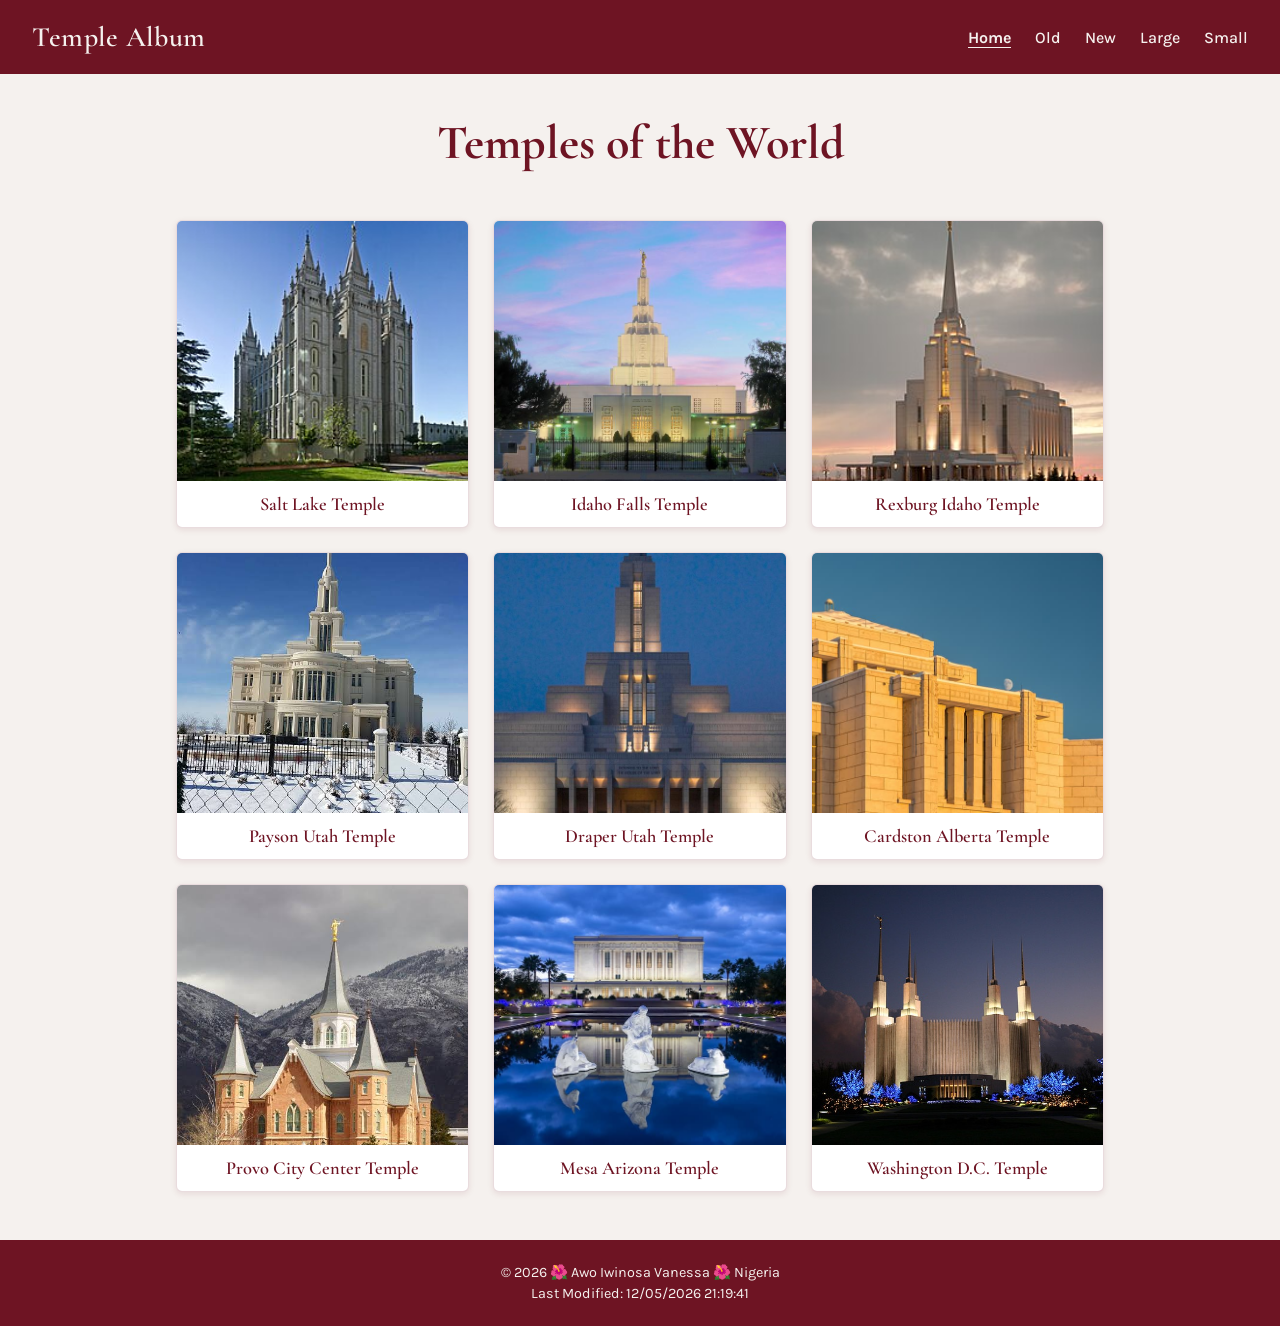
==== commit 69716dbb: "Add filtered-temples page with dynamic cards and filters" ====
--- a/temples.html
+++ b/temples.html
@@ -24,11 +24,11 @@
     <p class="site-name">Temple Album</p>
     <button id="menu-button" aria-label="Open menu" aria-expanded="false">&#9776;</button>
     <nav id="primary-nav">
-      <a href="#" title="Home" class="active">Home</a>
-      <a href="#" title="Old Temples">Old</a>
-      <a href="#" title="New Temples">New</a>
-      <a href="#" title="Large View">Large</a>
-      <a href="#" title="Small View">Small</a>
+      <a href="temples.html" title="Home" class="active">Home</a>
+      <a href="filtered-temples.html" title="Old Temples">Old</a>
+      <a href="filtered-temples.html" title="New Temples">New</a>
+      <a href="filtered-temples.html" title="Large View">Large</a>
+      <a href="filtered-temples.html" title="Small View">Small</a>
     </nav>
   </header>
 
